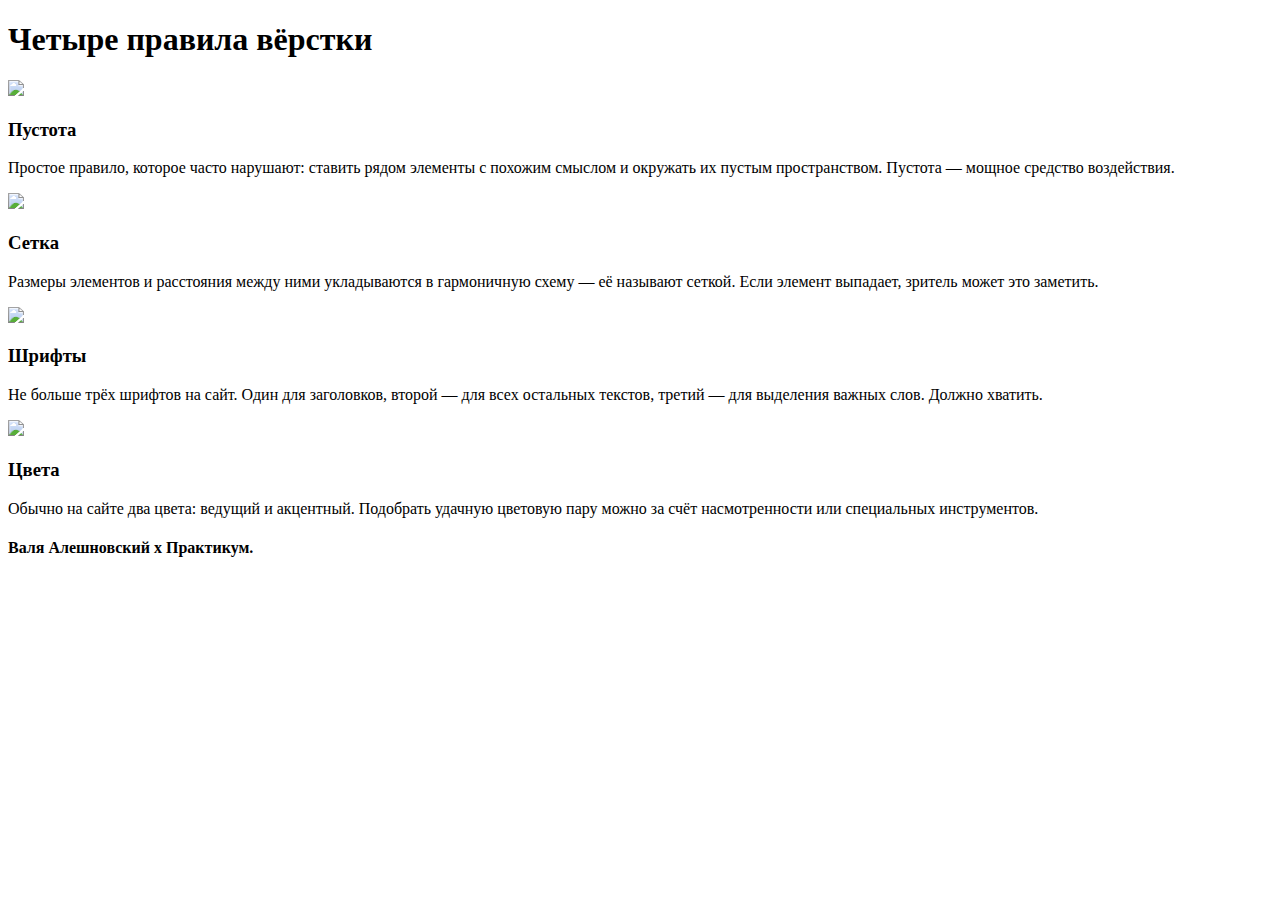
==== index.html @ 8fac689f "Create index.html" ====
<!DOCTYPE html>
<html>
  <head>
    <meta charset="UTF-8">
    <title>Четыре правила вёрстки</title>
    <link rel="stylesheet" href="style.css">
    <link rel="icon" type="image" href="https://code.s3.yandex.net/web-code/rules-favicon.ico">
  </head>
  <body>
     <header class="header">
      <div class="overlay">
        <h1 class = "header-title">Четыре правила вёрстки</h1>
      </div>
    </header> 
    <section class="content">
      
      <div class="card">
        <img class="card-image" src="https://pictures.s3.yandex.net/frontend-developer/free-course/card-1.jpg">
        <h3 class="card-title">Пустота</h3>
        <p class = "card-text">
          Простое правило, которое часто нарушают: ставить рядом элементы с похожим смыслом и окружать их пустым пространством. Пустота — мощное средство воздействия.
        </p>
      </div>
      
      <div class="card no-right-margin">
        <img class="card-image" src="https://pictures.s3.yandex.net/frontend-developer/free-course/card-2.jpg">
        <h3 class="card-title">Сетка</h3>
        <p class = "card-text">
          Размеры элементов и расстояния между ними укладываются в гармоничную схему — её называют сеткой. Если элемент выпадает, зритель может это заметить.
        </p>
      </div>
      
      <div class="card">
        <img class="card-image" src="https://pictures.s3.yandex.net/frontend-developer/free-course/card-3.jpg">
        <h3 class="card-title">Шрифты</h3>
        <p class = "card-text">
          Не больше трёх шрифтов на сайт. Один для заголовков, второй — для всех остальных текстов, третий — для выделения важных слов. Должно хватить.
        </p>
      </div>
      
      <div class="card no-right-margin">
        <img class="card-image" src="https://pictures.s3.yandex.net/frontend-developer/free-course/card-4.jpg">
        <h3 class="card-title">Цвета</h3>
        <p class = "card-text">
          Обычно на сайте два цвета: ведущий и акцентный. Подобрать удачную цветовую пару можно за счёт насмотренности или специальных инструментов.
        </p>
      </div>
      
    </section>
    <footer class="footer">
      <h4 class="footer-author">
        Валя Алешновский х Практикум.
      </h4>
    </footer>
  </body>
</html>
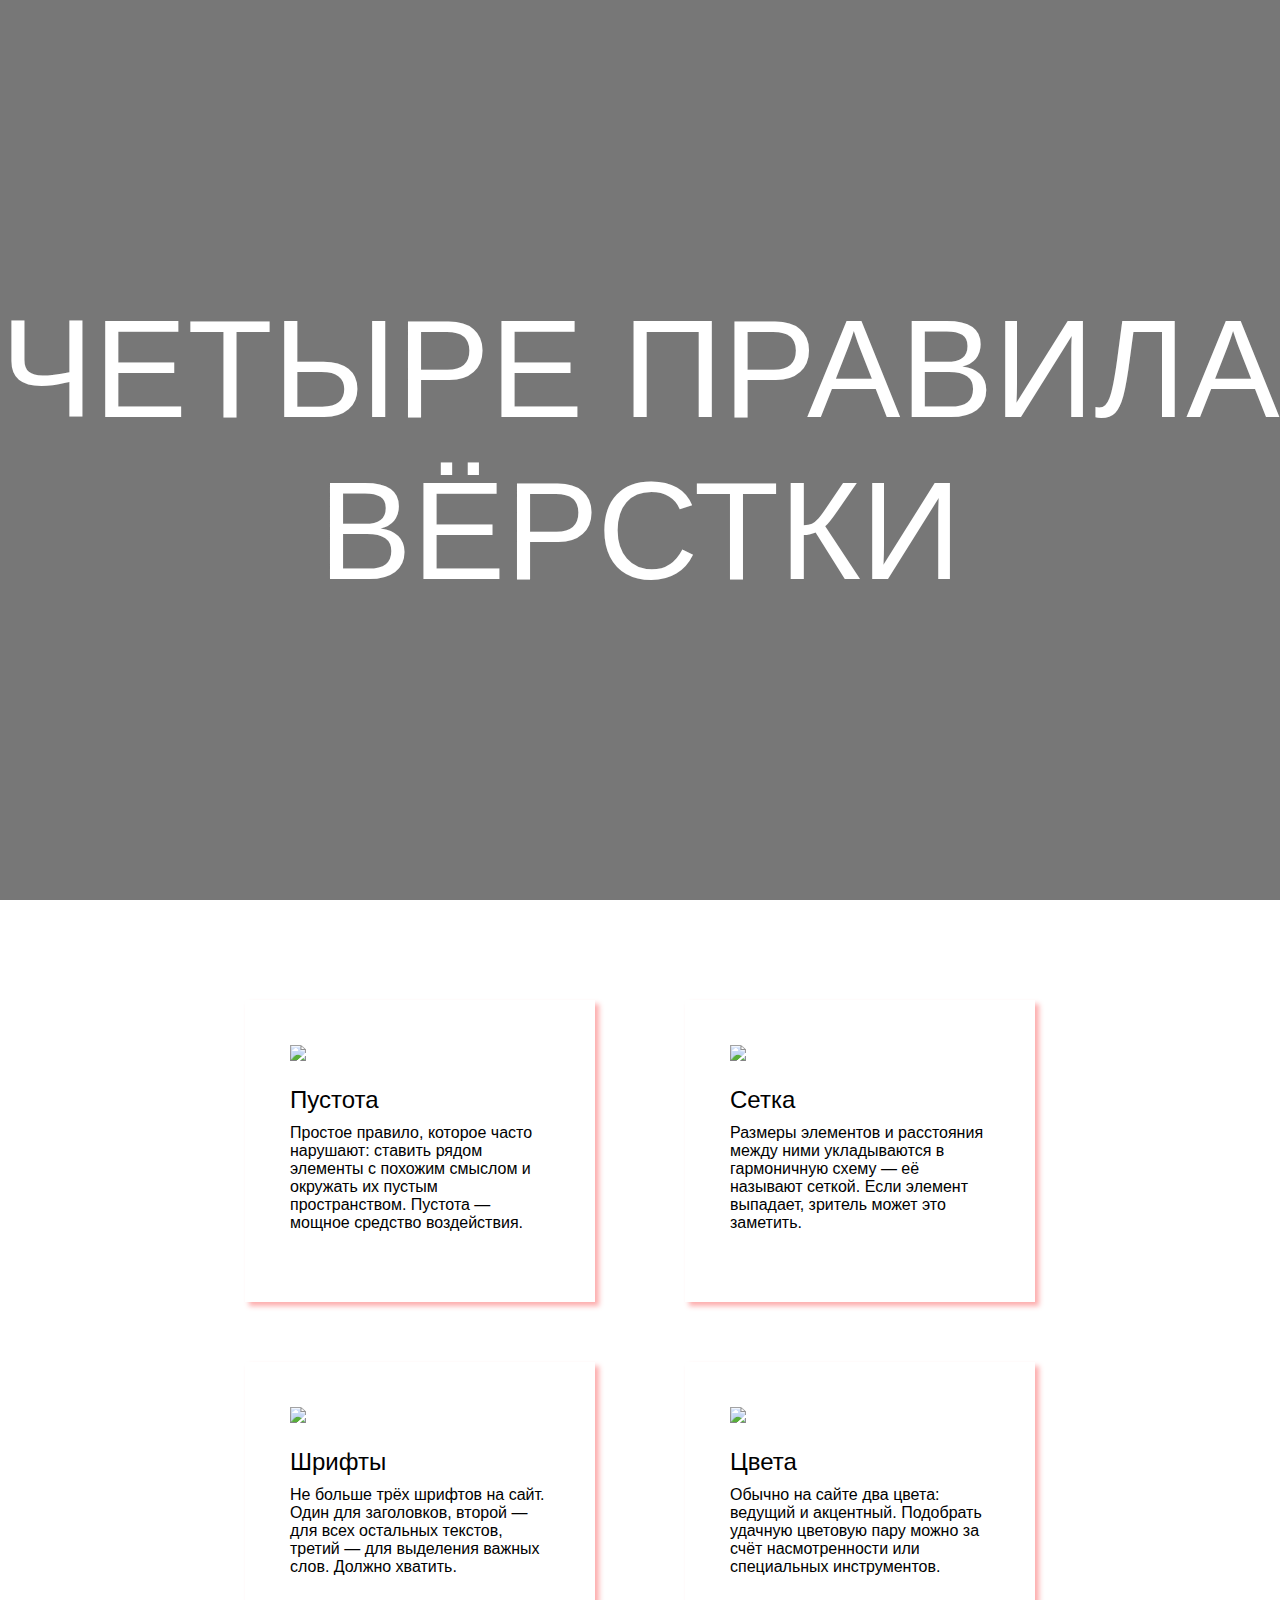
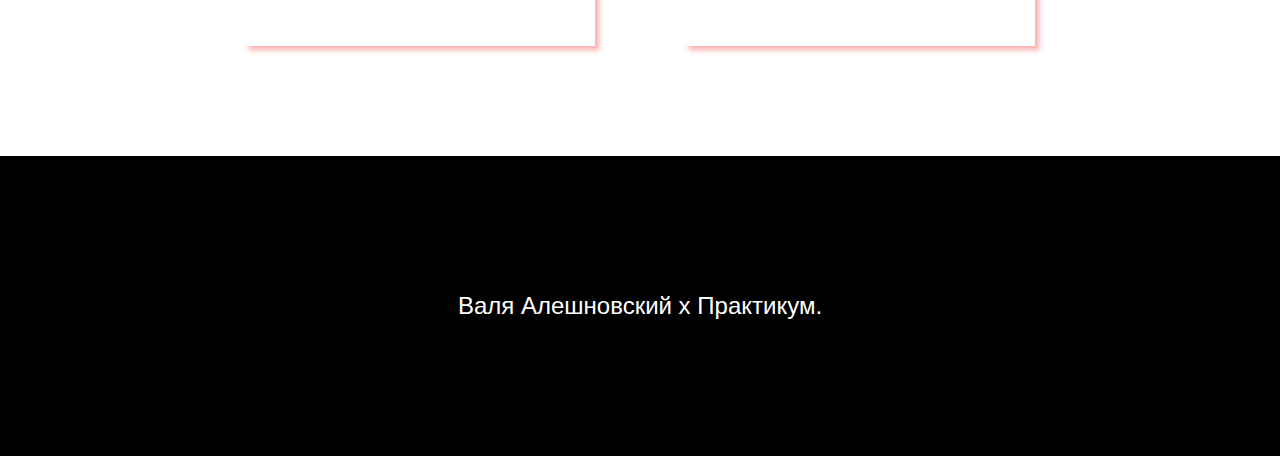
==== commit cac1d498: "Update index.html" ====
--- a/index.html
+++ b/index.html
@@ -5,6 +5,15 @@
     <title>Четыре правила вёрстки</title>
     <link rel="stylesheet" href="style.css">
     <link rel="icon" type="image" href="https://code.s3.yandex.net/web-code/rules-favicon.ico">
+    <!-- Google tag (gtag.js) -->
+    <script async src="https://www.googletagmanager.com/gtag/js?id=G-N979T7JJMY"></script>
+    <script>
+      window.dataLayer = window.dataLayer || [];
+      function gtag(){dataLayer.push(arguments);}
+      gtag('js', new Date());
+    
+      gtag('config', 'G-N979T7JJMY');
+    </script>
   </head>
   <body>
      <header class="header">
--- a/style.css
+++ b/style.css
@@ -0,0 +1,84 @@
+body, h1,h2, h3, h4, p, a {
+  margin: 0;
+  font-size: 100%;
+  font-weight: normal;
+}
+
+* {
+  box-sizing: border-box;
+}
+
+body {
+  font-family: 'Helvetica', 'Arial', sans-serif;
+}
+
+.header {
+  height: 100vh;
+  background-color: #eee;
+  background-image: url(https://pictures.s3.yandex.net/frontend-developer/free-course/cover.jpg);
+  background-size: cover;
+  background-position: center;
+  text-align: center;
+}
+
+.header-title {
+  font-size: 140px;
+  color: white;
+  text-transform: uppercase;
+  font-weight: 500;
+  margin: auto;
+  
+}
+
+.overlay {
+  display: flex;
+  width: 100%;
+  height: 100%;
+  background-color: rgba(0, 0, 0, .5);
+}
+
+.content {
+  font-size:0;
+  width:790px;
+  margin: 100px auto 50px auto;
+}
+
+.card {
+  width: 350px;
+  margin-bottom: 60px;
+  padding: 45px 45px 70px;
+  display: inline-block;
+  margin-right: 90px;
+  box-shadow: 4px 4px 5px rgba(250, 50, 50, .4);
+}
+
+.no-right-margin {
+  margin-right:0;
+}
+
+.card-title {
+  font-size: 24px;
+  font-weight: 500;
+  margin-bottom: 10px;
+}
+
+.card-text {
+  font-size: 16px;
+}
+
+.card-image {
+  width: 100%;
+  margin-bottom: 25px;
+}
+
+.footer {
+  height: 300px;
+  background-color: #000;
+  display: flex;
+}
+
+.footer-author {
+  color: #FFF;
+  font-size:24px;
+  margin: auto;
+}
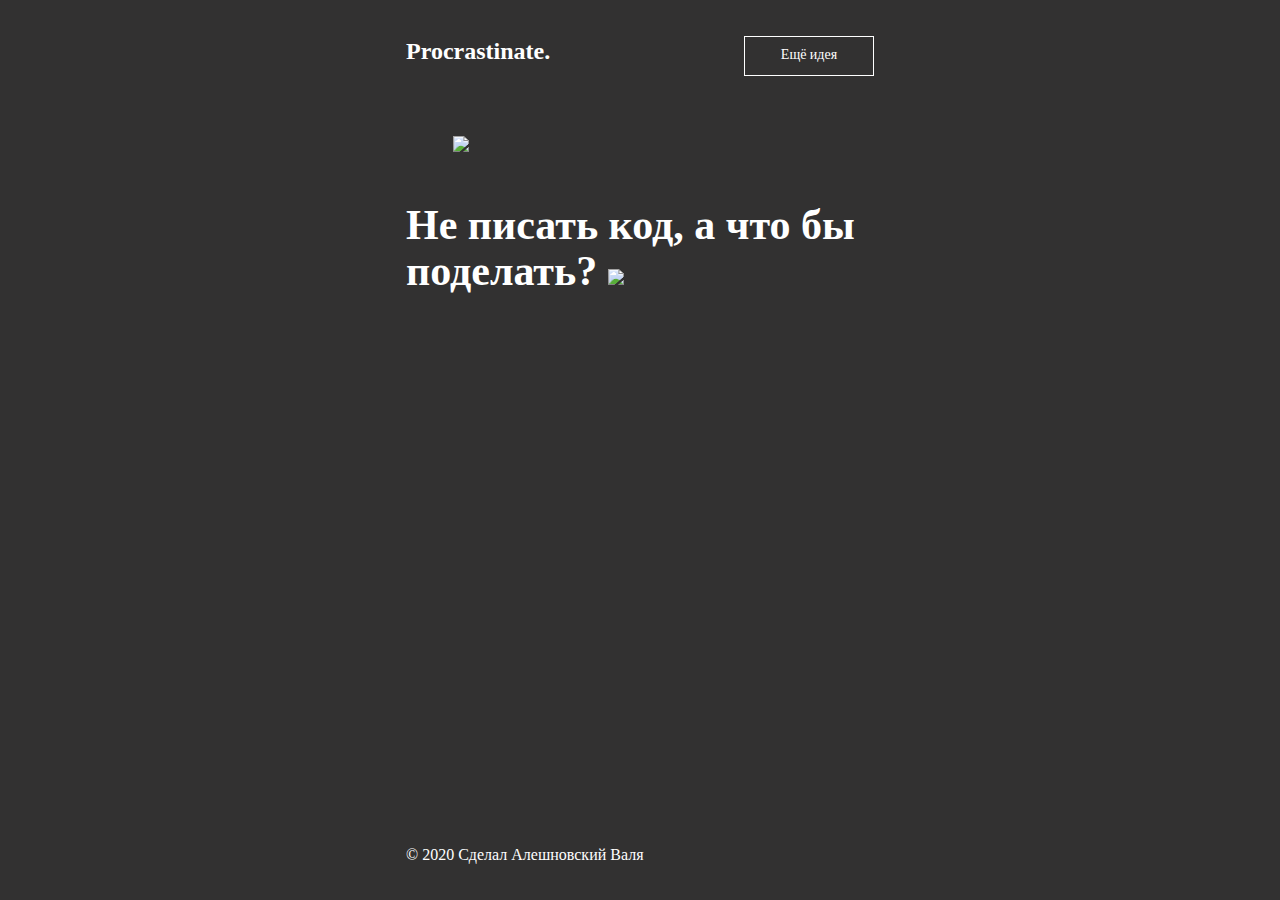
==== commit 9b01b1a8: "Add files via upload" ====
--- a/index.html
+++ b/index.html
@@ -1,65 +1,32 @@
 <!DOCTYPE html>
-<html>
-  <head>
-    <meta charset="UTF-8">
-    <title>Четыре правила вёрстки</title>
-    <link rel="stylesheet" href="style.css">
-    <link rel="icon" type="image" href="https://code.s3.yandex.net/web-code/rules-favicon.ico">
-    <!-- Google tag (gtag.js) -->
-    <script async src="https://www.googletagmanager.com/gtag/js?id=G-N979T7JJMY"></script>
-    <script>
-      window.dataLayer = window.dataLayer || [];
-      function gtag(){dataLayer.push(arguments);}
-      gtag('js', new Date());
-    
-      gtag('config', 'G-N979T7JJMY');
-    </script>
-  </head>
-  <body>
-     <header class="header">
-      <div class="overlay">
-        <h1 class = "header-title">Четыре правила вёрстки</h1>
-      </div>
-    </header> 
-    <section class="content">
-      
-      <div class="card">
-        <img class="card-image" src="https://pictures.s3.yandex.net/frontend-developer/free-course/card-1.jpg">
-        <h3 class="card-title">Пустота</h3>
-        <p class = "card-text">
-          Простое правило, которое часто нарушают: ставить рядом элементы с похожим смыслом и окружать их пустым пространством. Пустота — мощное средство воздействия.
-        </p>
-      </div>
-      
-      <div class="card no-right-margin">
-        <img class="card-image" src="https://pictures.s3.yandex.net/frontend-developer/free-course/card-2.jpg">
-        <h3 class="card-title">Сетка</h3>
-        <p class = "card-text">
-          Размеры элементов и расстояния между ними укладываются в гармоничную схему — её называют сеткой. Если элемент выпадает, зритель может это заметить.
-        </p>
-      </div>
-      
-      <div class="card">
-        <img class="card-image" src="https://pictures.s3.yandex.net/frontend-developer/free-course/card-3.jpg">
-        <h3 class="card-title">Шрифты</h3>
-        <p class = "card-text">
-          Не больше трёх шрифтов на сайт. Один для заголовков, второй — для всех остальных текстов, третий — для выделения важных слов. Должно хватить.
-        </p>
-      </div>
-      
-      <div class="card no-right-margin">
-        <img class="card-image" src="https://pictures.s3.yandex.net/frontend-developer/free-course/card-4.jpg">
-        <h3 class="card-title">Цвета</h3>
-        <p class = "card-text">
-          Обычно на сайте два цвета: ведущий и акцентный. Подобрать удачную цветовую пару можно за счёт насмотренности или специальных инструментов.
-        </p>
-      </div>
-      
-    </section>
-    <footer class="footer">
-      <h4 class="footer-author">
-        Валя Алешновский х Практикум.
-      </h4>
-    </footer>
-  </body>
+<html lang="ru">
+<head>
+  <meta charset="UTF-8">
+  <meta name="viewport" content="width=device-width, initial-scale=1.0">
+  <meta http-equiv="X-UA-Compatible" content="ie=edge">
+  <title>Procrastinate.</title>
+  <link rel="stylesheet" href="style.css">
+  <!-- ниже подключили стили для мобильных устройств: в конце урока сможете поделиться проектом в социальных сетях без страха, что на телефоне друга или подруги будет выглядеть некрасиво -->
+  <link rel="stylesheet" href="https://code.s3.yandex.net/web-code/adaptive.css">
+  <link rel="icon" type="image" href="https://code.s3.yandex.net/web-code/js-favicon.ico">
+</head>
+<body>
+  <div class="header">
+    <p class="logo">Procrastinate.</p>
+    <div class="button">Ещё идея</div>
+  </div>
+
+  <img class="image" src="https://code.s3.yandex.net/web-code/procrastinate/9.png">
+
+  <div class="advice">
+    <span>Не писать код, а</span>
+    <span class="phrase">что бы поделать?</span>
+    <img class="cursor" src="https://code.s3.yandex.net/web-code/cursor.gif">
+  </div>
+
+  <p class="footer">© 2020 Сделал Алешновский Валя</p>
+
+  <script src="https://code.s3.yandex.net/web-code/smoothly.js"></script>
+  <script src="script.js"></script>
+</body>
 </html>
--- a/style.css
+++ b/style.css
@@ -1,84 +1,78 @@
-body, h1,h2, h3, h4, p, a {
-  margin: 0;
-  font-size: 100%;
+@font-face {
+  src: url(https://code.s3.yandex.net/web-code/fonts/SuisseIntl-Book.woff);
+  font-family: 'Suisse';
   font-weight: normal;
 }
 
-* {
-  box-sizing: border-box;
+@font-face {
+  src: url(https://code.s3.yandex.net/web-code/fonts/SuisseIntl-Bold.woff
+);
+  font-family: 'Suisse';
+  font-weight: bold;
+}
+
+html {
+  height: 100%;
+  margin: 0;
+  -webkit-font-smoothing: antialiased;
 }
 
 body {
-  font-family: 'Helvetica', 'Arial', sans-serif;
+  background-color: #323131;
+  color: white;
+  position: relative;
+  max-width: 540px;
+  min-height: 100%;
+  margin: 0 auto;
+  font-family: 'Suisse';
+  box-sizing: border-box;
+  padding: 36px;
 }
 
 .header {
-  height: 100vh;
-  background-color: #eee;
-  background-image: url(https://pictures.s3.yandex.net/frontend-developer/free-course/cover.jpg);
-  background-size: cover;
-  background-position: center;
-  text-align: center;
+  display: flex;
+  align-items: baseline;
+  justify-content: space-between;
 }
 
-.header-title {
-  font-size: 140px;
-  color: white;
-  text-transform: uppercase;
-  font-weight: 500;
-  margin: auto;
-  
+.logo {
+  font-weight: bold;
+  font-size: 24px;
+  margin: 0;
 }
 
-.overlay {
-  display: flex;
-  width: 100%;
-  height: 100%;
-  background-color: rgba(0, 0, 0, .5);
+.button {
+  width: 130px;
+  height: 40px;
+  padding-top: 10px;
+  box-sizing: border-box;
+  border: 1px solid white;
+  text-align: center;
+  font-size: 14px;
+  cursor: pointer;
+  transition: opacity 0.2s;
 }
 
-.content {
-  font-size:0;
-  width:790px;
-  margin: 100px auto 50px auto;
+.button:hover {
+  opacity: 0.5;
 }
 
-.card {
-  width: 350px;
-  margin-bottom: 60px;
-  padding: 45px 45px 70px;
-  display: inline-block;
-  margin-right: 90px;
-  box-shadow: 4px 4px 5px rgba(250, 50, 50, .4);
+.image {
+  width: 80%;
+  display: block;
+  margin: 60px auto 50px;
 }
 
-.no-right-margin {
-  margin-right:0;
-}
-
-.card-title {
-  font-size: 24px;
-  font-weight: 500;
-  margin-bottom: 10px;
-}
-
-.card-text {
-  font-size: 16px;
-}
-
-.card-image {
-  width: 100%;
-  margin-bottom: 25px;
+.advice {
+  font-size: 42px;
+  font-weight: bold;
+  line-height: 1.1;
+  margin-bottom: 70px;
 }
 
 .footer {
-  height: 300px;
-  background-color: #000;
-  display: flex;
+  font-size: 16px;
+  margin: 0;
+  position: absolute;
+  bottom: 36px;
 }
-
-.footer-author {
-  color: #FFF;
-  font-size:24px;
-  margin: auto;
-}
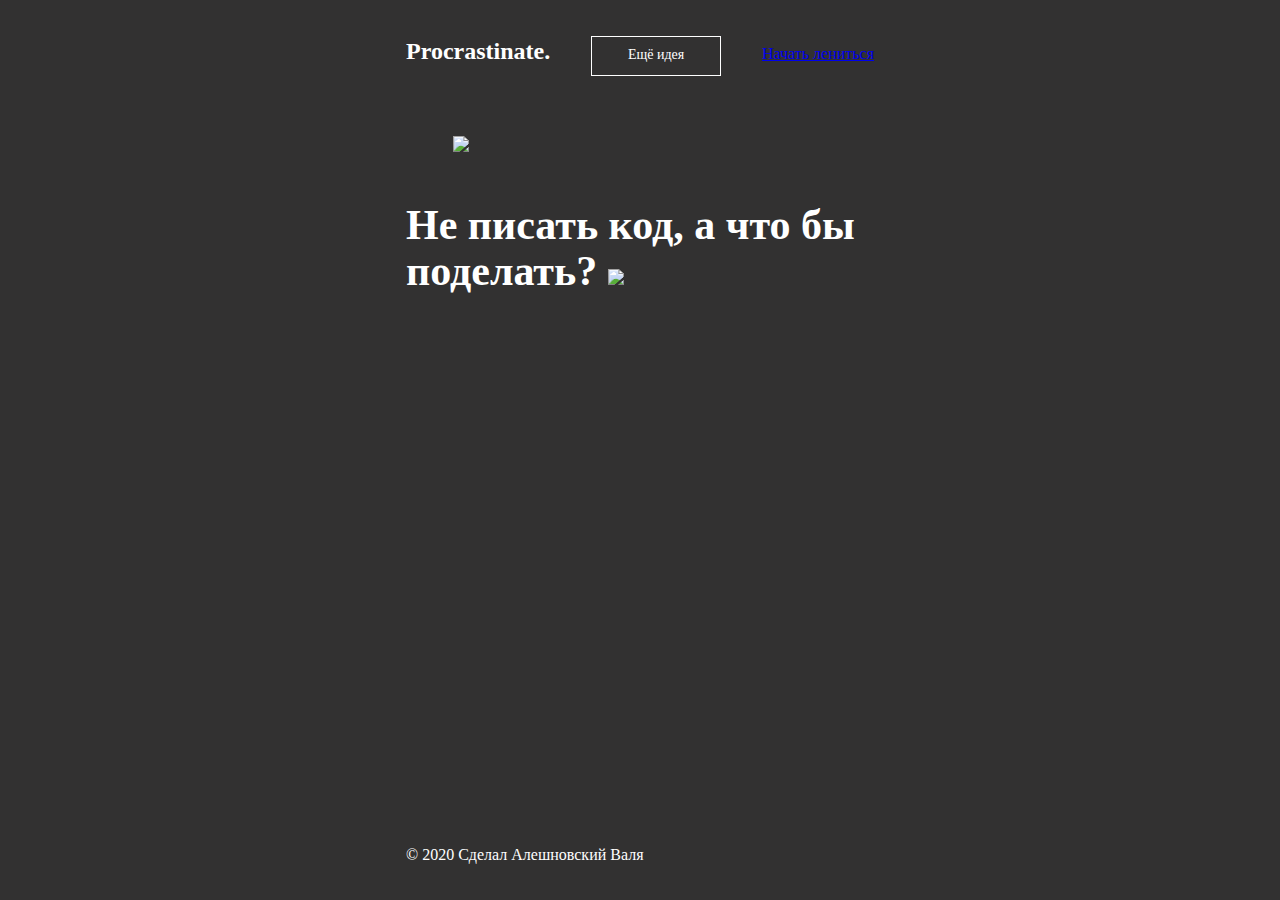
==== commit d591e96a: "Update index.html" ====
--- a/index.html
+++ b/index.html
@@ -14,6 +14,8 @@
   <div class="header">
     <p class="logo">Procrastinate.</p>
     <div class="button">Ещё идея</div>
+
+    <a href="working.html"> <div class="button_2" >Начать лениться</div> </a>
   </div>
 
   <img class="image" src="https://code.s3.yandex.net/web-code/procrastinate/9.png">
